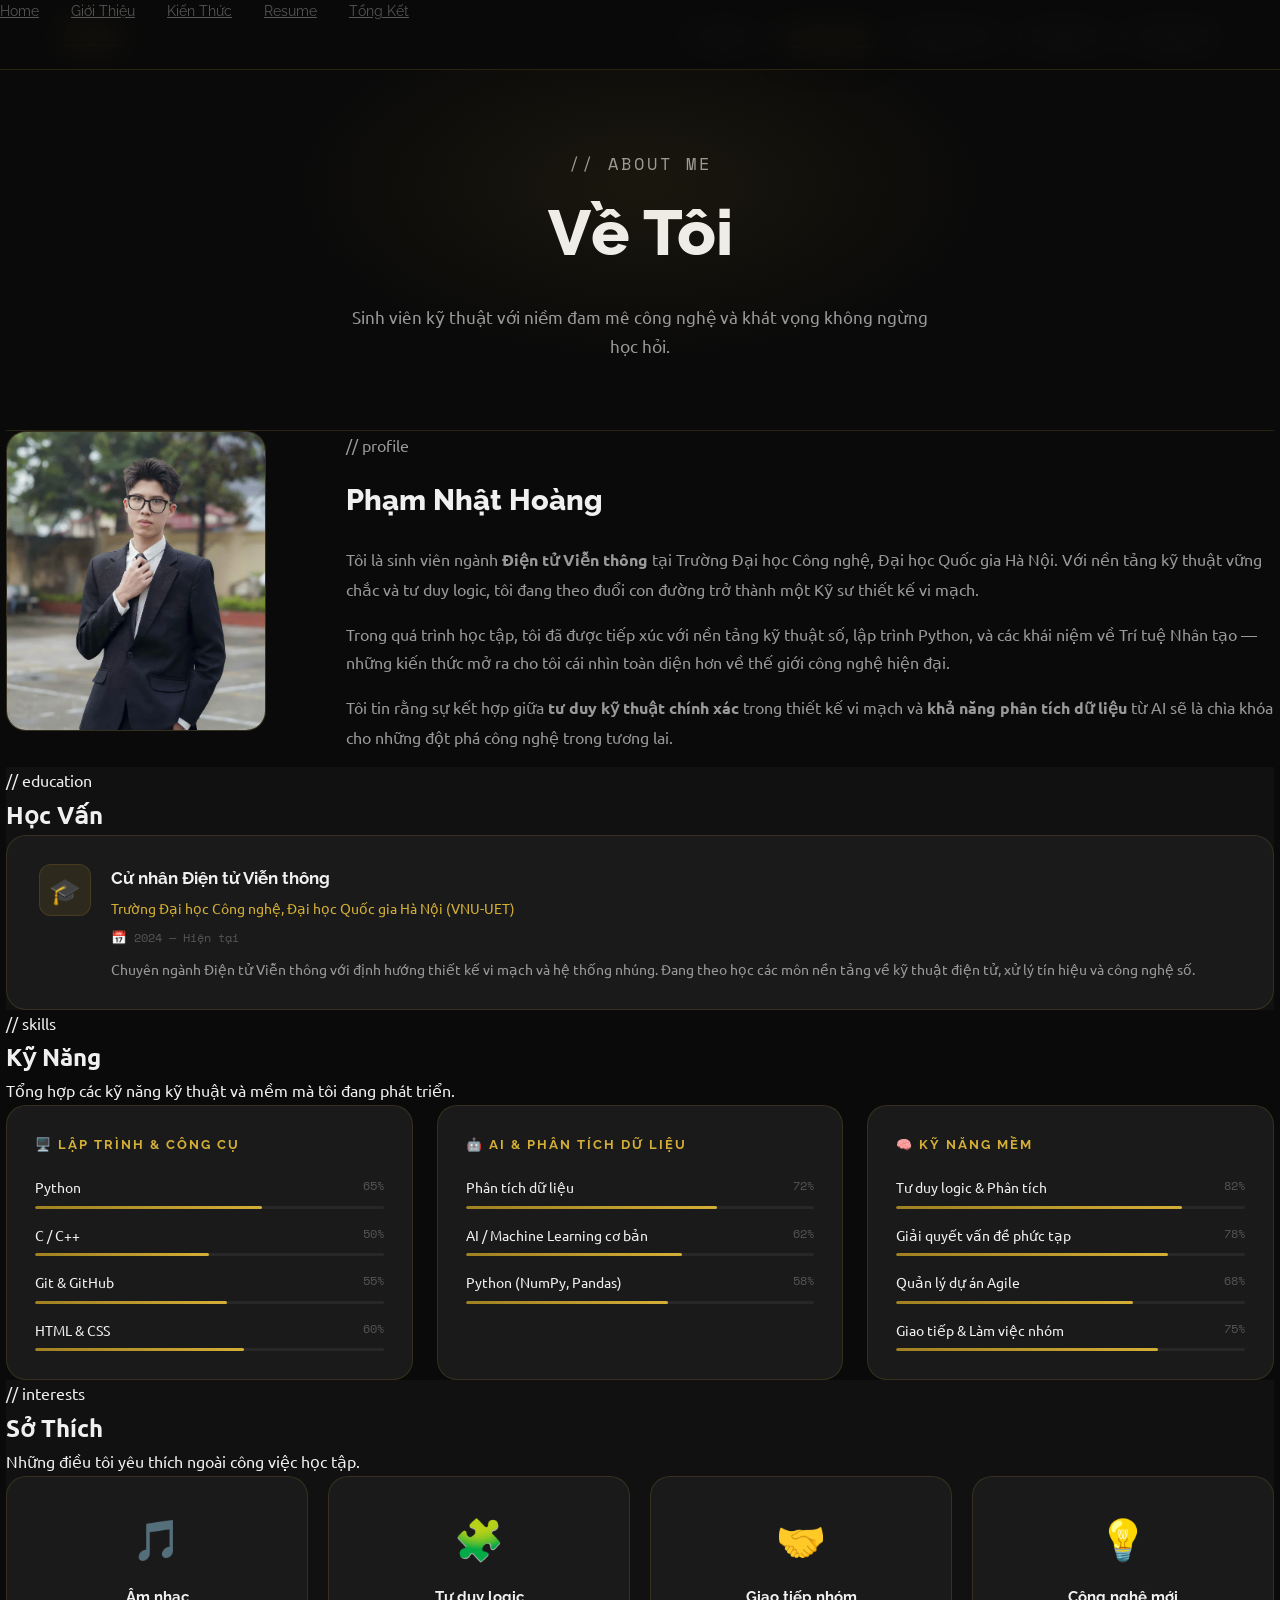
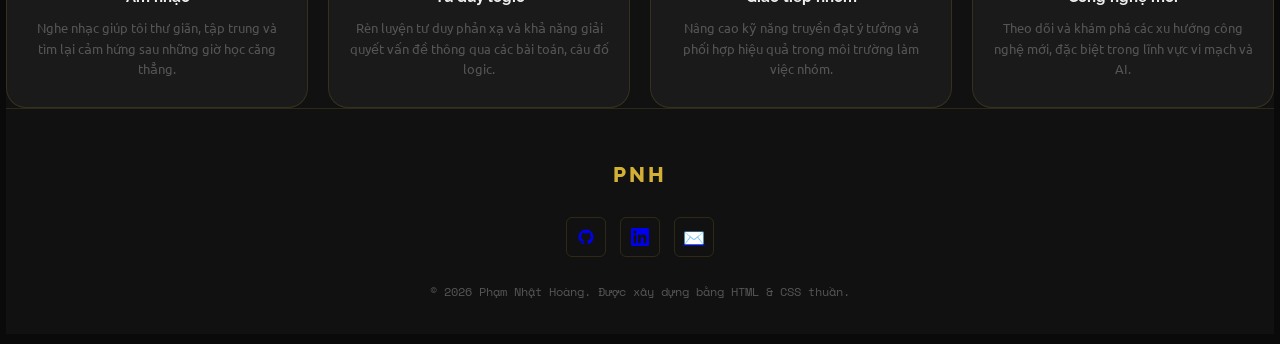
==== about.html @ c2d75bba "Initial portfolio deployment Co-Authored-By: Claude Sonnet 4.6 <noreply@anthropic.com>" ====
<!DOCTYPE html>
<html lang="vi">
<head>
  <meta charset="UTF-8" />
  <meta name="viewport" content="width=device-width, initial-scale=1.0" />
  <title>Giới Thiệu — Phạm Nhật Hoàng</title>
  <link rel="stylesheet" href="css/styles.css" />
  <link rel="stylesheet" href="css/responsive.css" />
</head>
<body>

<!-- ===== NAVIGATION ===== -->
<nav>
  <div class="nav-inner">
    <a href="index.html" class="nav-logo">PNH</a>
    <ul class="nav-links">
      <li><a href="index.html">Home</a></li>
      <li><a href="about.html" class="active">Giới Thiệu</a></li>
      <li><a href="learning.html">Kiến Thức</a></li>
      <li><a href="resume.html">Resume</a></li>
      <li><a href="reflection.html">Tổng Kết</a></li>
    </ul>
    <button class="nav-hamburger" id="hamburger" aria-label="Menu">
      <span></span><span></span><span></span>
    </button>
  </div>
</nav>
<nav class="nav-mobile" id="mobileMenu">
  <a href="index.html">Home</a>
  <a href="about.html" class="active">Giới Thiệu</a>
  <a href="learning.html">Kiến Thức</a>
  <a href="resume.html">Resume</a>
  <a href="reflection.html">Tổng Kết</a>
</nav>

<!-- ===== PAGE HERO ===== -->
<section class="page-hero">
  <div class="container">
    <p class="page-hero-eyebrow">// about me</p>
    <h1>Về <span class="gold-text">Tôi</span></h1>
    <p>Sinh viên kỹ thuật với niềm đam mê công nghệ và khát vọng không ngừng học hỏi.</p>
  </div>
</section>

<!-- ===== BIO ===== -->
<section class="section">
  <div class="container">
    <div class="intro-grid reveal">
      <div class="intro-photo">
        <div class="photo-frame">
          <!-- Thay bằng ảnh thật: <img src="assets/images/avatar.jpg" alt="Phạm Nhật Hoàng" /> -->
          <img src="assets/images/hoang.png" alt="Phạm Nhật Hoàng" />
        </div>
      </div>
      <div class="intro-text">
        <p class="section-eyebrow">// profile</p>
        <h2 class="section-title" style="font-size:1.8rem;">Phạm <span class="gold-text">Nhật Hoàng</span></h2>
        <p>
          Tôi là sinh viên ngành <strong>Điện tử Viễn thông</strong> tại Trường Đại học Công nghệ,
          Đại học Quốc gia Hà Nội. Với nền tảng kỹ thuật vững chắc và tư duy logic, tôi đang
          theo đuổi con đường trở thành một <span class="gold-text">Kỹ sư thiết kế vi mạch</span>.
        </p>
        <p>
          Trong quá trình học tập, tôi đã được tiếp xúc với nền tảng kỹ thuật số, lập trình Python,
          và các khái niệm về Trí tuệ Nhân tạo — những kiến thức mở ra cho tôi cái nhìn toàn diện
          hơn về thế giới công nghệ hiện đại.
        </p>
        <p>
          Tôi tin rằng sự kết hợp giữa <strong>tư duy kỹ thuật chính xác</strong> trong thiết kế
          vi mạch và <strong>khả năng phân tích dữ liệu</strong> từ AI sẽ là chìa khóa cho
          những đột phá công nghệ trong tương lai.
        </p>
      </div>
    </div>
  </div>
</section>

<!-- ===== EDUCATION ===== -->
<section class="section" style="padding-top:0; background: var(--bg-secondary);">
  <div class="container">
    <div class="section-header reveal">
      <p class="section-eyebrow">// education</p>
      <h2 class="section-title">Học <span class="gold-text">Vấn</span></h2>
    </div>
    <div class="reveal">
      <div class="education-card">
        <div class="edu-icon">🎓</div>
        <div class="edu-content">
          <h3>Cử nhân Điện tử Viễn thông</h3>
          <p class="edu-school">Trường Đại học Công nghệ, Đại học Quốc gia Hà Nội (VNU-UET)</p>
          <p class="edu-period">📅 2024 — Hiện tại</p>
          <p class="edu-desc">
            Chuyên ngành Điện tử Viễn thông với định hướng thiết kế vi mạch và hệ thống nhúng.
            Đang theo học các môn nền tảng về kỹ thuật điện tử, xử lý tín hiệu và công nghệ số.
          </p>
        </div>
      </div>
    </div>
  </div>
</section>

<!-- ===== SKILLS ===== -->
<section class="section">
  <div class="container">
    <div class="section-header reveal">
      <p class="section-eyebrow">// skills</p>
      <h2 class="section-title">Kỹ <span class="gold-text">Năng</span></h2>
      <p class="section-sub">Tổng hợp các kỹ năng kỹ thuật và mềm mà tôi đang phát triển.</p>
    </div>
    <div class="skills-grid">

      <!-- Technical Skills -->
      <div class="skill-category reveal">
        <h3 class="skill-cat-title">🖥️ Lập Trình & Công Cụ</h3>
        <div class="skill-items">
          <div>
            <div class="skill-name-row">
              <span>Python</span>
              <span class="skill-pct">65%</span>
            </div>
            <div class="skill-bar"><div class="skill-fill" data-pct="65"></div></div>
          </div>
          <div>
            <div class="skill-name-row">
              <span>C / C++</span>
              <span class="skill-pct">50%</span>
            </div>
            <div class="skill-bar"><div class="skill-fill" data-pct="50"></div></div>
          </div>
          <div>
            <div class="skill-name-row">
              <span>Git & GitHub</span>
              <span class="skill-pct">55%</span>
            </div>
            <div class="skill-bar"><div class="skill-fill" data-pct="55"></div></div>
          </div>
          <div>
            <div class="skill-name-row">
              <span>HTML & CSS</span>
              <span class="skill-pct">60%</span>
            </div>
            <div class="skill-bar"><div class="skill-fill" data-pct="60"></div></div>
          </div>
        </div>
      </div>

      <!-- AI & Data -->
      <div class="skill-category reveal">
        <h3 class="skill-cat-title">🤖 AI & Phân tích dữ liệu</h3>
        <div class="skill-items">
          <div>
            <div class="skill-name-row">
              <span>Phân tích dữ liệu</span>
              <span class="skill-pct">72%</span>
            </div>
            <div class="skill-bar"><div class="skill-fill" data-pct="72"></div></div>
          </div>
          <div>
            <div class="skill-name-row">
              <span>AI / Machine Learning cơ bản</span>
              <span class="skill-pct">62%</span>
            </div>
            <div class="skill-bar"><div class="skill-fill" data-pct="62"></div></div>
          </div>
          <div>
            <div class="skill-name-row">
              <span>Python (NumPy, Pandas)</span>
              <span class="skill-pct">58%</span>
            </div>
            <div class="skill-bar"><div class="skill-fill" data-pct="58"></div></div>
          </div>
        </div>
      </div>

      <!-- Soft Skills -->
      <div class="skill-category reveal">
        <h3 class="skill-cat-title">🧠 Kỹ Năng Mềm</h3>
        <div class="skill-items">
          <div>
            <div class="skill-name-row">
              <span>Tư duy logic & Phân tích</span>
              <span class="skill-pct">82%</span>
            </div>
            <div class="skill-bar"><div class="skill-fill" data-pct="82"></div></div>
          </div>
          <div>
            <div class="skill-name-row">
              <span>Giải quyết vấn đề phức tạp</span>
              <span class="skill-pct">78%</span>
            </div>
            <div class="skill-bar"><div class="skill-fill" data-pct="78"></div></div>
          </div>
          <div>
            <div class="skill-name-row">
              <span>Quản lý dự án Agile</span>
              <span class="skill-pct">68%</span>
            </div>
            <div class="skill-bar"><div class="skill-fill" data-pct="68"></div></div>
          </div>
          <div>
            <div class="skill-name-row">
              <span>Giao tiếp & Làm việc nhóm</span>
              <span class="skill-pct">75%</span>
            </div>
            <div class="skill-bar"><div class="skill-fill" data-pct="75"></div></div>
          </div>
        </div>
      </div>
    </div>
  </div>
</section>

<!-- ===== INTERESTS ===== -->
<section class="section" style="background: var(--bg-secondary);">
  <div class="container">
    <div class="section-header reveal">
      <p class="section-eyebrow">// interests</p>
      <h2 class="section-title">Sở <span class="gold-text">Thích</span></h2>
      <p class="section-sub">Những điều tôi yêu thích ngoài công việc học tập.</p>
    </div>
    <div class="interests-grid">
      <div class="interest-card reveal">
        <div class="interest-icon">🎵</div>
        <div class="interest-name">Âm nhạc</div>
        <div class="interest-desc">Nghe nhạc giúp tôi thư giãn, tập trung và tìm lại cảm hứng sau những giờ học căng thẳng.</div>
      </div>
      <div class="interest-card reveal">
        <div class="interest-icon">🧩</div>
        <div class="interest-name">Tư duy logic</div>
        <div class="interest-desc">Rèn luyện tư duy phản xạ và khả năng giải quyết vấn đề thông qua các bài toán, câu đố logic.</div>
      </div>
      <div class="interest-card reveal">
        <div class="interest-icon">🤝</div>
        <div class="interest-name">Giao tiếp nhóm</div>
        <div class="interest-desc">Nâng cao kỹ năng truyền đạt ý tưởng và phối hợp hiệu quả trong môi trường làm việc nhóm.</div>
      </div>
      <div class="interest-card reveal">
        <div class="interest-icon">💡</div>
        <div class="interest-name">Công nghệ mới</div>
        <div class="interest-desc">Theo dõi và khám phá các xu hướng công nghệ mới, đặc biệt trong lĩnh vực vi mạch và AI.</div>
      </div>
    </div>
  </div>
</section>

<!-- ===== FOOTER ===== -->
<footer>
  <div class="container">
    <div class="footer-inner">
      <div class="footer-logo">PNH</div>
      <nav class="footer-nav">
        <a href="index.html">Home</a>
        <a href="about.html">Giới Thiệu</a>
        <a href="learning.html">Kiến Thức</a>
        <a href="resume.html">Resume</a>
        <a href="reflection.html">Tổng Kết</a>
      </nav>
      <div class="footer-social">
        <a href="https://github.com/YOUR_GITHUB" target="_blank" rel="noopener" aria-label="GitHub">
          <svg width="18" height="18" viewBox="0 0 24 24" fill="currentColor"><path d="M12 2C6.477 2 2 6.484 2 12.017c0 4.425 2.865 8.18 6.839 9.504.5.092.682-.217.682-.483 0-.237-.008-.868-.013-1.703-2.782.605-3.369-1.343-3.369-1.343-.454-1.158-1.11-1.466-1.11-1.466-.908-.62.069-.608.069-.608 1.003.07 1.531 1.032 1.531 1.032.892 1.53 2.341 1.088 2.91.832.092-.647.35-1.088.636-1.338-2.22-.253-4.555-1.113-4.555-4.951 0-1.093.39-1.988 1.029-2.688-.103-.253-.446-1.272.098-2.65 0 0 .84-.27 2.75 1.026A9.564 9.564 0 0112 6.844c.85.004 1.705.115 2.504.337 1.909-1.296 2.747-1.027 2.747-1.027.546 1.379.202 2.398.1 2.651.64.7 1.028 1.595 1.028 2.688 0 3.848-2.339 4.695-4.566 4.943.359.309.678.92.678 1.855 0 1.338-.012 2.419-.012 2.747 0 .268.18.58.688.482A10.019 10.019 0 0022 12.017C22 6.484 17.522 2 12 2z"/></svg>
        </a>
        <a href="https://linkedin.com/in/YOUR_LINKEDIN" target="_blank" rel="noopener" aria-label="LinkedIn">
          <svg width="18" height="18" viewBox="0 0 24 24" fill="currentColor"><path d="M20.447 20.452h-3.554v-5.569c0-1.328-.027-3.037-1.852-3.037-1.853 0-2.136 1.445-2.136 2.939v5.667H9.351V9h3.414v1.561h.046c.477-.9 1.637-1.85 3.37-1.85 3.601 0 4.267 2.37 4.267 5.455v6.286zM5.337 7.433a2.062 2.062 0 01-2.063-2.065 2.064 2.064 0 112.063 2.065zm1.782 13.019H3.555V9h3.564v11.452zM22.225 0H1.771C.792 0 0 .774 0 1.729v20.542C0 23.227.792 24 1.771 24h20.451C23.2 24 24 23.227 24 22.271V1.729C24 .774 23.2 0 22.222 0h.003z"/></svg>
        </a>
        <a href="mailto:YOUR_EMAIL@example.com" aria-label="Email">✉️</a>
      </div>
      <p class="footer-copy">© 2026 Phạm Nhật Hoàng. Được xây dựng bằng HTML & CSS thuần.</p>
    </div>
  </div>
</footer>

<script src="js/main.js"></script>
</body>
</html>
---- css/styles.css ----
@import url('https://fonts.googleapis.com/css2?family=Raleway:wght@300;400;600;700;800&family=Ubuntu:wght@300;400;500;700&family=Space+Mono:wght@400;700&display=swap');
@import 'variables.css';
@import 'animations.css';

/* ===== RESET ===== */
*, *::before, *::after { margin: 0; padding: 0; box-sizing: border-box; }
html { scroll-behavior: smooth; }
body {
  background: var(--bg-primary);
  color: var(--text-primary);
  font-family: var(--font-body);
  line-height: 1.7;
  nav {
    position: fixed;
    top: 0; left: 0; right: 0;
    height: var(--nav-h);
    background: rgba(10, 10, 10, 0.85);
    backdrop-filter: blur(16px);
    -webkit-backdrop-filter: blur(16px);
    border-bottom: 1px solid var(--border);
    z-index: 1000;
    transition: background var(--transition);
  }
  nav.scrolled { background: rgba(10, 10, 10, 0.97); }
  .nav-inner {
    max-width: 1200px;
    height: 100%;
    margin: 0 auto;
    padding: 0 24px;
    display: flex;
    align-items: center;
    justify-content: space-between;
    position: relative;
  }

  .nav-right {
    margin-left: auto;
    margin-right: 12px;
    display: flex;
    align-items: center;
    gap: 12px;
  }
  .nav-logo {
    font-family: var(--font-heading);
    font-size: 1.4rem;
    font-weight: 800;
    color: var(--accent);
    letter-spacing: 3px;
  }
  .nav-links {
    display: flex;
    gap: 40px;
    align-items: center;
    position: static;
    transform: none;
  }
  .nav-links a {
    font-family: var(--font-heading);
    font-size: 0.85rem;
    font-weight: 600;
    letter-spacing: 1px;
    text-transform: uppercase;
    color: var(--text-secondary);
    transition: color var(--transition);
    position: relative;
    padding-bottom: 4px;
  }
  .nav-links a::after {
    content: '';
    position: absolute;
    bottom: 0; left: 0;
    width: 0; height: 2px;
    background: var(--accent);
    transition: width var(--transition);
    border-radius: 2px;
  }
  .nav-links a:hover,
  .nav-links a.active { color: var(--accent); }
  .nav-links a:hover::after,
  .nav-links a.active::after { width: 100%; }
  .nav-hamburger {
    display: none;
    flex-direction: column;
    gap: 5px;
    cursor: pointer;
    padding: 4px;
    background: none;
    border: none;
  }
  .nav-hamburger span {
    display: block;
    width: 24px; height: 2px;
    background: var(--text-primary);
    border-radius: 2px;
    transition: var(--transition);
  }
  .nav-hamburger.open span:nth-child(1) { transform: translateY(7px) rotate(45deg); }
  .nav-hamburger.open span:nth-child(2) { opacity: 0; transform: scaleX(0); }
  .nav-hamburger.open span:nth-child(3) { transform: translateY(-7px) rotate(-45deg); }
  .nav-mobile {
    display: none;
    position: fixed;
    top: var(--nav-h); left: 0; right: 0;
    background: rgba(10, 10, 10, 0.97);
    border-bottom: 1px solid var(--border);
    padding: 24px;
    flex-direction: column;
    gap: 16px;
    z-index: 999;
  }
  .nav-mobile.open { display: flex; }
  .nav-mobile a {
    font-family: var(--font-heading);
    font-size: 1rem;
    font-weight: 600;
    color: var(--text-secondary);
    padding: 10px 0;
    border-bottom: 1px solid var(--border);
    transition: color var(--transition);
  }
  color: var(--text-primary);
  transition: color var(--transition), transform var(--transition), background var(--transition);
  position: relative;
  padding: 10px 6px;
  border-radius: 6px;
}
.nav-links a::after {
  content: '';
  position: absolute;
  bottom: 0; left: 0;
  width: 0; height: 2px;
  background: rgba(255,255,255,0.9);
  transition: width var(--transition);
  border-radius: 2px;
}
.nav-links a:hover,
.nav-links a:focus,
.nav-links a.active {
  color: var(--text-primary);
  background: rgba(255,255,255,0.06);
  transform: translateY(-3px);
  box-shadow: 0 10px 30px rgba(0,0,0,0.45);
}
.nav-links a:hover::after,
.nav-links a.active::after { width: 100%; }
.nav-hamburger {
  display: none;
  flex-direction: column;
  gap: 6px;
  cursor: pointer;
  padding: 6px;
  background: none;
  border: none;
}
.nav-hamburger span {
  display: block;
  width: 28px; height: 3px;
  background: var(--text-primary);
  border-radius: 3px;
  transition: var(--transition);
}
.nav-hamburger.open span:nth-child(1) { transform: translateY(7px) rotate(45deg); }
.nav-hamburger.open span:nth-child(2) { opacity: 0; transform: scaleX(0); }
.nav-hamburger.open span:nth-child(3) { transform: translateY(-7px) rotate(-45deg); }
.nav-mobile {
  display: none;
  position: fixed;
  top: var(--nav-h); left: 0; right: 0;
  background: rgba(10, 10, 10, 0.97);
  border-bottom: 1px solid var(--border);
  padding: 24px;
  flex-direction: column;
  gap: 16px;
  z-index: 999;
}
.nav-mobile.open { display: flex; }
.nav-mobile a {
  font-family: var(--font-heading);
  font-size: 1.1rem;
  font-weight: 700;
  color: var(--text-primary);
  padding: 12px 0;
  border-bottom: 1px solid rgba(255,255,255,0.04);
  transition: color var(--transition), background var(--transition);
  padding-left: 8px;
}
.nav-mobile a:hover,
.nav-mobile a.active { color: var(--accent); }

/* ===== HERO ===== */
.hero {
  min-height: 100vh;
  display: flex;
  align-items: center;
  padding-top: var(--nav-h);
  position: relative;
  overflow: hidden;
}
.hero-bg {
  position: absolute;
  inset: 0;
  pointer-events: none;
  z-index: 0;
}
.orb {
  position: absolute;
  border-radius: 50%;
  filter: blur(90px);
  opacity: 0.12;
}
.orb-1 {
  width: 550px; height: 550px;
  background: radial-gradient(circle, var(--accent) 0%, transparent 70%);
  top: -150px; right: -100px;
  animation: orbFloat 10s ease-in-out infinite;
}
.orb-2 {
  width: 350px; height: 350px;
  background: radial-gradient(circle, #4a9eff 0%, transparent 70%);
  bottom: 50px; left: -80px;
  animation: orbFloat 14s ease-in-out infinite reverse;
}
.hero-grid-bg {
  position: absolute;
  inset: 0;
  background-image:
    linear-gradient(rgba(212, 175, 55, 0.025) 1px, transparent 1px),
    linear-gradient(90deg, rgba(212, 175, 55, 0.025) 1px, transparent 1px);
  background-size: 60px 60px;
}
.hero-content {
  position: relative;
  z-index: 1;
  width: 100%;
  max-width: 1200px;
  margin: 0 auto;
  padding: 60px 24px;
  display: grid;
  grid-template-columns: 1fr 460px;
  gap: 60px;
  align-items: center;
}
.hero-greeting {
  font-family: var(--font-mono);
  color: var(--accent);
  font-size: 1rem;
  margin-bottom: 16px;
  opacity: 0;
  animation: fadeInUp 0.6s ease 0.2s forwards;
}
.hero-name {
  font-family: var(--font-heading);
  font-size: clamp(2.8rem, 6vw, 4.8rem);
  font-weight: 800;
  line-height: 1.1;
  margin-bottom: 16px;
  opacity: 0;
  animation: fadeInUp 0.6s ease 0.4s forwards;
}
.hero-role-line {
  font-size: 1.3rem;
  color: var(--text-secondary);
  margin-bottom: 24px;
  min-height: 36px;
  opacity: 0;
  animation: fadeInUp 0.6s ease 0.6s forwards;
}
.typewriter-cursor {
  display: inline-block;
  width: 2px;
  height: 1.2em;
  background: var(--accent);
  margin-left: 2px;
  vertical-align: middle;
  animation: blink 1s step-end infinite;
}
.hero-desc {
  color: var(--text-secondary);
  font-size: 1rem;
  max-width: 500px;
  margin-bottom: 36px;
  line-height: 1.85;
  opacity: 0;
  animation: fadeInUp 0.6s ease 0.8s forwards;
}
.hero-btns {
  display: flex;
  gap: 16px;
  flex-wrap: wrap;
  justify-content: flex-end;
  margin-right: 24px;
  opacity: 0;
  animation: fadeInUp 0.6s ease 1s forwards;
}
.btn {
  display: inline-flex;
  align-items: center;
  gap: 8px;
  padding: 13px 28px;
  border-radius: var(--radius);
  font-family: var(--font-heading);
  font-weight: 700;
  font-size: 0.9rem;
  letter-spacing: 0.5px;
  transition: var(--transition);
  cursor: pointer;
  border: none;
}
.btn-primary {
  background: var(--accent);
  color: #0a0a0a;
}
.btn-primary:hover {
  background: var(--accent-light);
  box-shadow: 0 0 32px rgba(var(--accent-rgb), 0.4);
  transform: translateY(-4px);
  box-shadow: 0 12px 40px rgba(var(--accent-rgb), 0.5);
}
.btn-outline {
  background: transparent;
  color: var(--accent);
  border: 1.5px solid var(--accent);
}
.btn-outline:hover {
  background: rgba(var(--accent-rgb), 0.1);
  transform: translateY(-4px);
  box-shadow: 0 8px 32px rgba(var(--accent-rgb), 0.2);
  border-color: var(--accent-light);
}
.hero-right {
  display: flex;
  flex-direction: column;
  align-items: center;
  gap: 12px;
  opacity: 0;
  animation: fadeIn 1.2s ease 0.8s forwards;
}
.radar-label {
  font-family: var(--font-mono);
  font-size: 0.72rem;
  color: var(--text-muted);
  letter-spacing: 2px;
  text-transform: uppercase;
}

/* ===== INTRO SECTION ===== */
.intro-section {
  background: var(--bg-secondary);
  padding: 100px 0;
  border-top: 1px solid var(--border);
}
.intro-grid {
  display: grid;
  grid-template-columns: 280px 1fr;
  gap: 60px;
  align-items: start;
}
.photo-frame {
  width: 260px;
  height: 300px;
  border-radius: var(--radius-lg);
  border: 1px solid var(--border);
  background: var(--bg-card);
  display: flex;
  align-items: center;
  justify-content: center;
  overflow: hidden;
  position: relative;
}
.photo-frame::before {
  content: '';
  position: absolute;
  inset: 0;
  background: linear-gradient(135deg, rgba(var(--accent-rgb), 0.08) 0%, transparent 60%);
}
.photo-placeholder { font-size: 5rem; opacity: 0.25; }
.photo-frame img { width: 100%; height: 100%; object-fit: cover; }
.intro-text h2 {
  font-family: var(--font-heading);
  font-size: 2rem;
  font-weight: 800;
  margin-bottom: 20px;
}
.intro-text p {
  color: var(--text-secondary);
  font-size: 0.97rem;
  margin-bottom: 16px;
  line-height: 1.85;
}
.intro-stats {
  display: flex;
  gap: 36px;
  margin-top: 32px;
  flex-wrap: wrap;
  padding-top: 28px;
  border-top: 1px solid var(--border);
}
.stat-number {
  font-family: var(--font-heading);
  font-size: 2rem;
  font-weight: 800;
  color: var(--accent);
}
.stat-label {
  font-size: 0.78rem;
  color: var(--text-muted);
  text-transform: uppercase;
  letter-spacing: 1px;
  margin-top: 4px;
}

/* ===== SOCIAL SECTION ===== */
.social-section {
  padding: 80px 0;
  text-align: center;
}
.social-links {
  display: flex;
  justify-content: center;
  gap: 20px;
  flex-wrap: wrap;
  margin-top: 40px;
}
.social-link {
  display: flex;
  align-items: center;
  gap: 10px;
  padding: 14px 28px;
  border: 1px solid var(--border);
  border-radius: var(--radius);
  color: var(--text-secondary);
  background: var(--bg-card);
  transition: var(--transition);
  font-family: var(--font-heading);
  font-weight: 600;
  font-size: 0.9rem;
}
.social-link:hover {
  color: var(--accent);
  border-color: var(--accent);
  background: rgba(var(--accent-rgb), 0.07);
  transform: translateY(-4px);
  box-shadow: var(--shadow);
}
.social-icon { font-size: 1.3rem; }

/* ===== PAGE HERO ===== */
.page-hero {
  padding: calc(var(--nav-h) + 70px) 0 70px;
  text-align: center;
  position: relative;
  overflow: hidden;
  border-bottom: 1px solid var(--border);
}
.page-hero::before {
  content: '';
  position: absolute;
  top: 0; left: 50%;
  transform: translateX(-50%);
  width: 700px; height: 350px;
  background: radial-gradient(ellipse, rgba(var(--accent-rgb), 0.08) 0%, transparent 70%);
  pointer-events: none;
}
.page-hero-eyebrow {
  font-family: var(--font-mono);
  font-size: 0.82rem;
  color: var(--accent);
  letter-spacing: 3px;
  text-transform: uppercase;
  margin-bottom: 16px;
}
.page-hero h1 {
  font-family: var(--font-heading);
  font-size: clamp(2.5rem, 6vw, 4rem);
  font-weight: 800;
  margin-bottom: 16px;
}
.page-hero p {
  color: var(--text-secondary);
  font-size: 1.05rem;
  max-width: 580px;
  margin: 0 auto;
  line-height: 1.7;
}

/* ===== ABOUT — EDUCATION ===== */
.education-card {
  background: var(--bg-card);
  border: 1px solid var(--border);
  border-radius: var(--radius-lg);
  padding: 28px 32px;
  display: flex;
  gap: 20px;
  align-items: flex-start;
  transition: var(--transition);
}
.education-card:hover {
  border-color: var(--border-hover);
  box-shadow: var(--shadow-gold);
  transform: translateY(-2px);
}
.edu-icon {
  min-width: 52px; height: 52px;
  background: rgba(var(--accent-rgb), 0.1);
  border: 1px solid var(--border);
  border-radius: var(--radius);
  display: flex;
  align-items: center;
  justify-content: center;
  font-size: 1.6rem;
}
.edu-content h3 {
  font-family: var(--font-heading);
  font-size: 1.05rem;
  font-weight: 700;
  margin-bottom: 4px;
}
.edu-school {
  color: var(--accent);
  font-size: 0.88rem;
  margin-bottom: 6px;
}
.edu-period {
  font-family: var(--font-mono);
  font-size: 0.78rem;
  color: var(--text-muted);
}
.edu-desc {
  color: var(--text-secondary);
  font-size: 0.88rem;
  margin-top: 10px;
  line-height: 1.6;
}

/* ===== ABOUT — SKILLS ===== */
.skills-grid {
  display: grid;
  grid-template-columns: repeat(auto-fit, minmax(280px, 1fr));
  gap: 24px;
}
.skill-category {
  background: var(--bg-card);
  border: 1px solid var(--border);
  border-radius: var(--radius-lg);
  padding: 28px;
  transition: var(--transition);
}
.skill-category:hover { border-color: var(--border-hover); }
.skill-cat-title {
  font-family: var(--font-heading);
  font-size: 0.8rem;
  font-weight: 700;
  color: var(--accent);
  letter-spacing: 2px;
  text-transform: uppercase;
  margin-bottom: 20px;
}
.skill-items { display: flex; flex-direction: column; gap: 14px; }
.skill-name-row {
  display: flex;
  justify-content: space-between;
  font-size: 0.9rem;
  margin-bottom: 6px;
}
.skill-pct {
  color: var(--text-muted);
  font-family: var(--font-mono);
  font-size: 0.78rem;
}
.skill-bar {
  height: 3px;
  background: rgba(255, 255, 255, 0.06);
  border-radius: 3px;
  overflow: hidden;
}
.skill-fill {
  height: 100%;
  background: linear-gradient(90deg, var(--accent-dark), var(--accent));
  border-radius: 3px;
  width: 0;
  transition: width 1.2s ease;
}

/* ===== ABOUT — INTERESTS ===== */
.interests-grid {
  display: grid;
  grid-template-columns: repeat(auto-fit, minmax(200px, 1fr));
  gap: 20px;
}
.interest-card {
  background: var(--bg-card);
  border: 1px solid var(--border);
  border-radius: var(--radius-lg);
  padding: 28px 20px;
  text-align: center;
  transition: var(--transition);
}
.interest-card:hover {
  border-color: var(--accent);
  transform: translateY(-4px);
  box-shadow: var(--shadow-gold);
}
.interest-icon { font-size: 2.5rem; margin-bottom: 12px; }
.interest-name {
  font-family: var(--font-heading);
  font-weight: 700;
  font-size: 0.95rem;
  margin-bottom: 8px;
}
.interest-desc {
  color: var(--text-muted);
  font-size: 0.82rem;
  line-height: 1.55;
}

/* ===== LEARNING PAGE ===== */
.course-banner {
  background: var(--bg-card);
  border: 1px solid var(--border);
  border-radius: var(--radius-lg);
  padding: 32px 36px;
  margin-bottom: 60px;
  display: flex;
  align-items: center;
  gap: 24px;
  position: relative;
  overflow: hidden;
}
.course-banner::before {
  content: '';
  position: absolute;
  top: 0; left: 0; right: 0;
  height: 3px;
  background: linear-gradient(90deg, var(--accent-dark), var(--accent), var(--accent-light));
}
.course-badge { font-size: 3rem; min-width: 64px; text-align: center; }
.course-info h2 {
  font-family: var(--font-heading);
  font-size: 1.2rem;
  font-weight: 800;
  margin-bottom: 6px;
}
.course-info p {
  color: var(--text-secondary);
  font-size: 0.88rem;
  margin-bottom: 12px;
}
.course-meta { display: flex; gap: 20px; flex-wrap: wrap; }
.course-meta-item {
  display: flex;
  align-items: center;
  gap: 6px;
  font-family: var(--font-mono);
  font-size: 0.78rem;
  color: var(--text-muted);
}

.topics-grid {
  display: grid;
  grid-template-columns: repeat(auto-fit, minmax(320px, 1fr));
  gap: 24px;
}
.topic-card {
  background: var(--bg-card);
  border: 1px solid var(--border);
  border-radius: var(--radius-lg);
  padding: 32px;
  transition: var(--transition);
  position: relative;
  overflow: hidden;
}
.topic-card::after {
  content: '';
  position: absolute;
  bottom: 0; left: 0; right: 0;
  height: 3px;
  background: linear-gradient(90deg, transparent, var(--accent), transparent);
  opacity: 0;
  transition: var(--transition);
}
.topic-card:hover {
  border-color: var(--border-hover);
  transform: translateY(-4px);
  box-shadow: var(--shadow-gold);
}
.topic-card:hover::after { opacity: 1; }
.topic-num {
  font-family: var(--font-mono);
  font-size: 0.75rem;
  color: var(--accent);
  letter-spacing: 2px;
  margin-bottom: 12px;
}
.topic-icon { font-size: 2.2rem; margin-bottom: 16px; }
.topic-title {
  font-family: var(--font-heading);
  font-size: 1.1rem;
  font-weight: 700;
  margin-bottom: 12px;
}
.topic-desc {
  color: var(--text-secondary);
  font-size: 0.88rem;
  line-height: 1.75;
  margin-bottom: 20px;
}
.topic-tags { display: flex; flex-wrap: wrap; gap: 8px; margin-bottom: 16px; }
.topic-card { display: flex; flex-direction: column; }
.topic-desc { flex: 1; }
.topic-download {
  display: inline-block;
  margin-top: 4px;
  padding: 6px 14px;
  border: 1px solid var(--gold);
  border-radius: 6px;
  color: var(--gold);
  font-size: 0.82rem;
  font-family: var(--font-mono);
  text-decoration: none;
  transition: var(--transition);
}
.topic-download:hover {
  background: var(--gold);
  color: var(--bg-primary);
}

.learnings-section { background: var(--bg-secondary); }
.learnings-grid {
  display: grid;
  grid-template-columns: repeat(auto-fit, minmax(250px, 1fr));
  gap: 20px;
}
.learning-item {
  background: var(--bg-card);
  border: 1px solid var(--border);
  border-left: 3px solid var(--accent);
  border-radius: var(--radius);
  padding: 24px;
  transition: var(--transition);
}
.learning-item:hover {
  background: rgba(var(--accent-rgb), 0.04);
}
.learning-item strong {
  display: block;
  font-family: var(--font-heading);
  font-size: 0.9rem;
  margin-bottom: 8px;
  color: var(--text-primary);
}
.learning-item p {
  color: var(--text-secondary);
  font-size: 0.85rem;
  line-height: 1.6;
}

/* ===== RESUME PAGE ===== */
.resume-wrapper {
  display: grid;
  grid-template-columns: 1fr 1fr;
  gap: 60px;
  align-items: start;
}
.resume-col {}
.resume-block { margin-bottom: 52px; }
.resume-block-title {
  font-family: var(--font-heading);
  font-size: 1rem;
  font-weight: 700;
  color: var(--accent);
  letter-spacing: 2px;
  text-transform: uppercase;
  padding-bottom: 12px;
  border-bottom: 1px solid var(--border);
  margin-bottom: 28px;
}
.timeline-item {
  position: relative;
  padding-left: 24px;
  margin-bottom: 28px;
}
.timeline-item::before {
  content: '';
  position: absolute;
  left: 0; top: 8px;
  width: 8px; height: 8px;
  background: var(--accent);
  border-radius: 50%;
}
.timeline-item::after {
  content: '';
  position: absolute;
  left: 3px; top: 20px;
  width: 2px;
  height: calc(100% + 8px);
  background: var(--border);
}
.timeline-item:last-child::after { display: none; }
.tl-title {
  font-family: var(--font-heading);
  font-weight: 700;
  font-size: 1rem;
  margin-bottom: 4px;
}
.tl-org {
  color: var(--accent);
  font-size: 0.85rem;
  margin-bottom: 4px;
}
.tl-date {
  font-family: var(--font-mono);
  font-size: 0.77rem;
  color: var(--text-muted);
  margin-bottom: 10px;
}
.tl-desc {
  color: var(--text-secondary);
  font-size: 0.87rem;
  line-height: 1.65;
}

.resume-skill-items { display: flex; flex-direction: column; gap: 14px; }
.rs-item {}
.rs-header {
  display: flex;
  justify-content: space-between;
  font-size: 0.9rem;
  margin-bottom: 6px;
}
.rs-level {
  font-family: var(--font-mono);
  font-size: 0.77rem;
  color: var(--text-muted);
}
.rs-bar {
  height: 3px;
  background: rgba(255, 255, 255, 0.06);
  border-radius: 3px;
  overflow: hidden;
}
.rs-fill {
  height: 100%;
  background: linear-gradient(90deg, var(--accent-dark), var(--accent));
  border-radius: 3px;
  width: 0;
  transition: width 1.2s ease;
}

.lang-items { display: flex; flex-direction: column; gap: 12px; }
.lang-item {
  display: flex;
  justify-content: space-between;
  align-items: center;
  padding: 14px 20px;
  background: var(--bg-card);
  border: 1px solid var(--border);
  border-radius: var(--radius);
  transition: var(--transition);
}
.lang-item:hover { border-color: var(--border-hover); }
.lang-name { font-weight: 600; font-size: 0.95rem; }
.lang-level {
  font-family: var(--font-mono);
  font-size: 0.78rem;
  color: var(--accent);
}

.cert-items { display: flex; flex-direction: column; gap: 14px; }
.cert-item {
  background: var(--bg-card);
  border: 1px solid var(--border);
  border-radius: var(--radius);
  padding: 18px 22px;
  display: flex;
  align-items: center;
  gap: 16px;
  transition: var(--transition);
}
.cert-item:hover { border-color: var(--accent); }
.cert-icon { font-size: 1.8rem; }
.cert-name {
  font-family: var(--font-heading);
  font-weight: 700;
  font-size: 0.92rem;
  margin-bottom: 3px;
}
.cert-issuer { font-size: 0.8rem; color: var(--text-muted); }

.resume-cta {
  text-align: center;
  padding: 60px 0;
  border-top: 1px solid var(--border);
  margin-top: 60px;
}
.resume-cta p {
  color: var(--text-secondary);
  font-size: 0.95rem;
  margin-bottom: 24px;
}

/* ===== FOOTER ===== */
footer {
  background: var(--bg-secondary);
  border-top: 1px solid var(--border);
  padding: 48px 0 32px;
}
.footer-inner {
  display: flex;
  flex-direction: column;
  align-items: center;
  gap: 24px;
  text-align: center;
}
.footer-logo {
  font-family: var(--font-heading);
  font-size: 1.3rem;
  font-weight: 800;
  color: var(--accent);
  letter-spacing: 3px;
}
.footer-nav { display: flex; gap: 32px; }
.footer-nav a {
  font-size: 0.85rem;
  color: var(--text-muted);
  transition: color var(--transition);
  font-family: var(--font-heading);
}
.footer-nav a:hover { color: var(--accent); }
.footer-social { display: flex; gap: 14px; }
.footer-social a {
  width: 40px; height: 40px;
  border: 1px solid var(--border);
  border-radius: var(--radius-sm);
  display: flex;
  align-items: center;
  justify-content: center;
  font-size: 1.1rem;
  transition: var(--transition);
}
.footer-social a:hover { border-color: var(--accent); color: var(--accent); }
.footer-copy {
  font-family: var(--font-mono);
  font-size: 0.78rem;
  color: var(--text-muted);
}

/* ===== REFLECTION PAGE ===== */
.reflection-quote {
  border-left: 4px solid var(--gold);
  padding: 28px 36px;
  background: var(--bg-card);
  border-radius: var(--radius);
  margin: 0 auto;
  max-width: 780px;
}
.reflection-quote p {
  font-size: 1.15rem;
  line-height: 1.85;
  color: var(--text-primary);
  font-style: italic;
  margin-bottom: 16px;
}
.reflection-quote cite {
  font-family: var(--font-mono);
  font-size: 0.82rem;
  color: var(--gold);
  font-style: normal;
}

.reflect-two-col {
  display: grid;
  grid-template-columns: 1fr 1fr;
  gap: 48px;
  align-items: start;
}
.reflect-text p {
  color: var(--text-secondary);
  line-height: 1.8;
  margin-bottom: 16px;
}
.reflect-stats {
  display: grid;
  grid-template-columns: 1fr 1fr;
  gap: 16px;
}
.rstat-card {
  background: var(--bg-card);
  border: 1px solid var(--border);
  border-radius: var(--radius);
  padding: 20px;
  text-align: center;
  transition: var(--transition);
}
.rstat-card:hover { border-color: var(--gold); }
.rstat-num {
  font-family: var(--font-heading);
  font-size: 2rem;
  font-weight: 800;
  color: var(--gold);
  line-height: 1;
  margin-bottom: 8px;
}
.rstat-label {
  font-size: 0.78rem;
  color: var(--text-secondary);
  line-height: 1.4;
}

.timeline { position: relative; padding-left: 32px; }
.timeline::before {
  content: '';
  position: absolute;
  left: 0;
  top: 8px;
  bottom: 8px;
  width: 2px;
  background: linear-gradient(to bottom, var(--gold), transparent);
}
.milestone {
  position: relative;
  margin-bottom: 40px;
}
.milestone-dot {
  position: absolute;
  left: -39px;
  top: 6px;
  width: 14px;
  height: 14px;
  border-radius: 50%;
  background: var(--gold);
  border: 3px solid var(--bg-primary);
  box-shadow: 0 0 0 2px var(--gold);
}
.milestone-label {
  font-family: var(--font-mono);
  font-size: 0.75rem;
  color: var(--gold);
  text-transform: uppercase;
  letter-spacing: 0.08em;
  margin-bottom: 6px;
}
.milestone-content h3 {
  font-family: var(--font-heading);
  font-size: 1.1rem;
  color: var(--text-primary);
  margin-bottom: 10px;
}
.milestone-content p {
  color: var(--text-secondary);
  line-height: 1.75;
  font-size: 0.92rem;
}

.challenge-grid {
  display: grid;
  grid-template-columns: repeat(auto-fit, minmax(260px, 1fr));
  gap: 24px;
}
.challenge-card {
  background: var(--bg-card);
  border: 1px solid var(--border);
  border-radius: var(--radius);
  padding: 28px;
  transition: var(--transition);
}
.challenge-card:hover { border-color: var(--border-hover); transform: translateY(-3px); }
.challenge-icon { font-size: 2rem; margin-bottom: 14px; }
.challenge-card h3 {
  font-family: var(--font-heading);
  font-size: 1rem;
  color: var(--text-primary);
  margin-bottom: 10px;
}
.challenge-card p {
  color: var(--text-secondary);
  font-size: 0.88rem;
  line-height: 1.7;
  margin-bottom: 16px;
}
.challenge-resolve {
  font-family: var(--font-mono);
  font-size: 0.78rem;
  color: var(--gold);
  border-top: 1px solid var(--border);
  padding-top: 12px;
  line-height: 1.5;
}

.lessons-grid { display: flex; flex-direction: column; gap: 0; }
.lesson-item {
  display: grid;
  grid-template-columns: 64px 1fr;
  gap: 24px;
  align-items: start;
  padding: 32px 0;
  border-bottom: 1px solid var(--border);
}
.lesson-item:last-child { border-bottom: none; }
.lesson-num {
  font-family: var(--font-mono);
  font-size: 2.5rem;
  font-weight: 800;
  color: var(--border);
  line-height: 1;
  padding-top: 4px;
  transition: var(--transition);
}
.lesson-item:hover .lesson-num { color: var(--gold); }
.lesson-body h3 {
  font-family: var(--font-heading);
  font-size: 1.05rem;
  color: var(--text-primary);
  margin-bottom: 10px;
}
.lesson-body p {
  color: var(--text-secondary);
  font-size: 0.92rem;
  line-height: 1.75;
}

.final-note {
  background: var(--bg-card);
  border: 1px solid var(--border);
  border-radius: var(--radius-lg, 16px);
  padding: 60px;
  max-width: 760px;
  margin: 0 auto;
}
.final-note p {
  color: var(--text-secondary);
  line-height: 1.85;
  font-size: 0.95rem;
  margin-bottom: 18px;
}
.final-sig {
  margin-top: 36px;
  display: flex;
  flex-direction: column;
  gap: 4px;
}
.final-sig .gold-text { font-family: var(--font-heading); font-size: 1.1rem; font-weight: 700; }
.final-sig-date {
  font-family: var(--font-mono);
  font-size: 0.78rem;
  color: var(--text-muted);
}
---- css/responsive.css ----
/* ===== TABLET (≤1024px) ===== */
@media (max-width: 1024px) {
  .hero-content {
    grid-template-columns: 1fr;
    text-align: center;
  }
  .hero-left { order: 1; }
  .hero-right { order: 2; max-width: 360px; margin: 0 auto; }
  .hero-desc { margin: 0 auto 36px; }
  .hero-btns { justify-content: center; }

  .intro-grid { grid-template-columns: 1fr; }
  .intro-photo { display: flex; justify-content: center; position: static; }
  .photo-frame { width: 220px; height: 260px; }

  .resume-wrapper { grid-template-columns: 1fr; gap: 40px; }
}

/* ===== MOBILE (≤768px) ===== */
@media (max-width: 768px) {
  .section { padding: 70px 0; }

  .nav-links { display: none; }
  .nav-hamburger { display: flex; }

  .hero-name { font-size: clamp(2.2rem, 8vw, 3.2rem); }
  .hero-role-line { font-size: 1.1rem; }

  .intro-stats { gap: 24px; }

  .skills-grid { grid-template-columns: 1fr; }
  .interests-grid { grid-template-columns: repeat(2, 1fr); }

  .course-banner {
    flex-direction: column;
    text-align: center;
    padding: 28px 24px;
  }
  .course-meta { justify-content: center; }

  .topics-grid { grid-template-columns: 1fr; }
  .learnings-grid { grid-template-columns: 1fr; }

  .resume-wrapper { grid-template-columns: 1fr; }

  .social-links { flex-direction: column; align-items: center; }
  .social-link { width: 100%; max-width: 300px; justify-content: center; }

  .footer-nav { gap: 16px; flex-wrap: wrap; justify-content: center; }
}

/* ===== SMALL MOBILE (≤480px) ===== */
@media (max-width: 480px) {
  .hero-btns { flex-direction: column; align-items: center; }
  .btn { width: 100%; justify-content: center; }
  .interests-grid { grid-template-columns: 1fr; }
  .page-hero h1 { font-size: 2.2rem; }
}
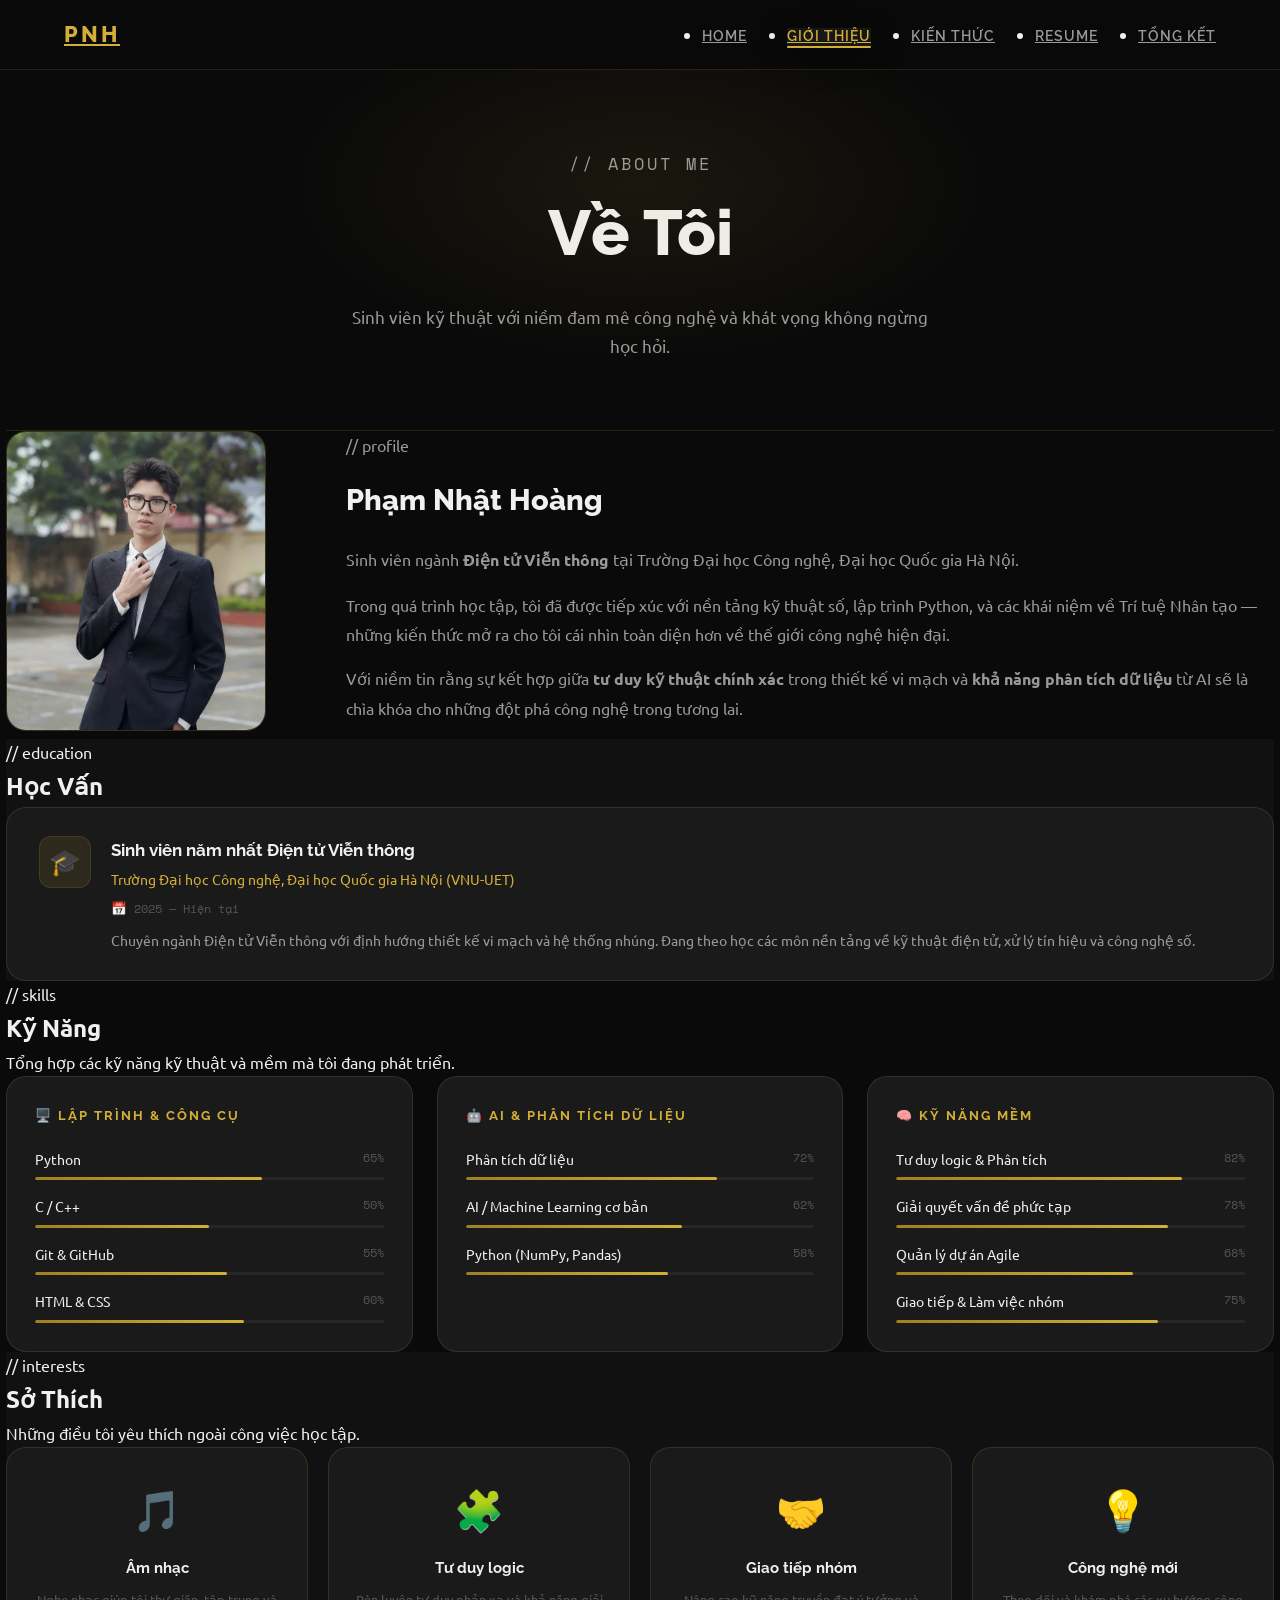
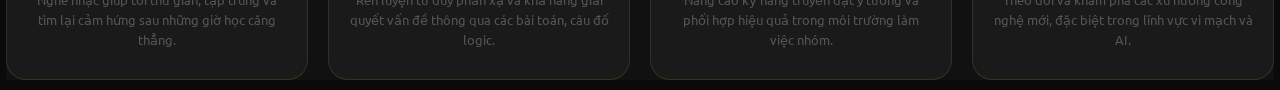
==== commit e100347c: "Remove footer from all pages and update education section to year 1 student (2025) Co-Authored-By: C" ====
--- a/about.html
+++ b/about.html
@@ -56,9 +56,8 @@
         <p class="section-eyebrow">// profile</p>
         <h2 class="section-title" style="font-size:1.8rem;">Phạm <span class="gold-text">Nhật Hoàng</span></h2>
         <p>
-          Tôi là sinh viên ngành <strong>Điện tử Viễn thông</strong> tại Trường Đại học Công nghệ,
-          Đại học Quốc gia Hà Nội. Với nền tảng kỹ thuật vững chắc và tư duy logic, tôi đang
-          theo đuổi con đường trở thành một <span class="gold-text">Kỹ sư thiết kế vi mạch</span>.
+          Sinh viên ngành <strong>Điện tử Viễn thông</strong> tại Trường Đại học Công nghệ,
+          Đại học Quốc gia Hà Nội.
         </p>
         <p>
           Trong quá trình học tập, tôi đã được tiếp xúc với nền tảng kỹ thuật số, lập trình Python,
@@ -66,7 +65,7 @@
           hơn về thế giới công nghệ hiện đại.
         </p>
         <p>
-          Tôi tin rằng sự kết hợp giữa <strong>tư duy kỹ thuật chính xác</strong> trong thiết kế
+          Với niềm tin rằng sự kết hợp giữa <strong>tư duy kỹ thuật chính xác</strong> trong thiết kế
           vi mạch và <strong>khả năng phân tích dữ liệu</strong> từ AI sẽ là chìa khóa cho
           những đột phá công nghệ trong tương lai.
         </p>
@@ -86,9 +85,9 @@
       <div class="education-card">
         <div class="edu-icon">🎓</div>
         <div class="edu-content">
-          <h3>Cử nhân Điện tử Viễn thông</h3>
+          <h3>Sinh viên năm nhất Điện tử Viễn thông</h3>
           <p class="edu-school">Trường Đại học Công nghệ, Đại học Quốc gia Hà Nội (VNU-UET)</p>
-          <p class="edu-period">📅 2024 — Hiện tại</p>
+          <p class="edu-period">📅 2025 — Hiện tại</p>
           <p class="edu-desc">
             Chuyên ngành Điện tử Viễn thông với định hướng thiết kế vi mạch và hệ thống nhúng.
             Đang theo học các môn nền tảng về kỹ thuật điện tử, xử lý tín hiệu và công nghệ số.
@@ -243,32 +242,6 @@
   </div>
 </section>
 
-<!-- ===== FOOTER ===== -->
-<footer>
-  <div class="container">
-    <div class="footer-inner">
-      <div class="footer-logo">PNH</div>
-      <nav class="footer-nav">
-        <a href="index.html">Home</a>
-        <a href="about.html">Giới Thiệu</a>
-        <a href="learning.html">Kiến Thức</a>
-        <a href="resume.html">Resume</a>
-        <a href="reflection.html">Tổng Kết</a>
-      </nav>
-      <div class="footer-social">
-        <a href="https://github.com/YOUR_GITHUB" target="_blank" rel="noopener" aria-label="GitHub">
-          <svg width="18" height="18" viewBox="0 0 24 24" fill="currentColor"><path d="M12 2C6.477 2 2 6.484 2 12.017c0 4.425 2.865 8.18 6.839 9.504.5.092.682-.217.682-.483 0-.237-.008-.868-.013-1.703-2.782.605-3.369-1.343-3.369-1.343-.454-1.158-1.11-1.466-1.11-1.466-.908-.62.069-.608.069-.608 1.003.07 1.531 1.032 1.531 1.032.892 1.53 2.341 1.088 2.91.832.092-.647.35-1.088.636-1.338-2.22-.253-4.555-1.113-4.555-4.951 0-1.093.39-1.988 1.029-2.688-.103-.253-.446-1.272.098-2.65 0 0 .84-.27 2.75 1.026A9.564 9.564 0 0112 6.844c.85.004 1.705.115 2.504.337 1.909-1.296 2.747-1.027 2.747-1.027.546 1.379.202 2.398.1 2.651.64.7 1.028 1.595 1.028 2.688 0 3.848-2.339 4.695-4.566 4.943.359.309.678.92.678 1.855 0 1.338-.012 2.419-.012 2.747 0 .268.18.58.688.482A10.019 10.019 0 0022 12.017C22 6.484 17.522 2 12 2z"/></svg>
-        </a>
-        <a href="https://linkedin.com/in/YOUR_LINKEDIN" target="_blank" rel="noopener" aria-label="LinkedIn">
-          <svg width="18" height="18" viewBox="0 0 24 24" fill="currentColor"><path d="M20.447 20.452h-3.554v-5.569c0-1.328-.027-3.037-1.852-3.037-1.853 0-2.136 1.445-2.136 2.939v5.667H9.351V9h3.414v1.561h.046c.477-.9 1.637-1.85 3.37-1.85 3.601 0 4.267 2.37 4.267 5.455v6.286zM5.337 7.433a2.062 2.062 0 01-2.063-2.065 2.064 2.064 0 112.063 2.065zm1.782 13.019H3.555V9h3.564v11.452zM22.225 0H1.771C.792 0 0 .774 0 1.729v20.542C0 23.227.792 24 1.771 24h20.451C23.2 24 24 23.227 24 22.271V1.729C24 .774 23.2 0 22.222 0h.003z"/></svg>
-        </a>
-        <a href="mailto:YOUR_EMAIL@example.com" aria-label="Email">✉️</a>
-      </div>
-      <p class="footer-copy">© 2026 Phạm Nhật Hoàng. Được xây dựng bằng HTML & CSS thuần.</p>
-    </div>
-  </div>
-</footer>
-
 <script src="js/main.js"></script>
 </body>
 </html>
